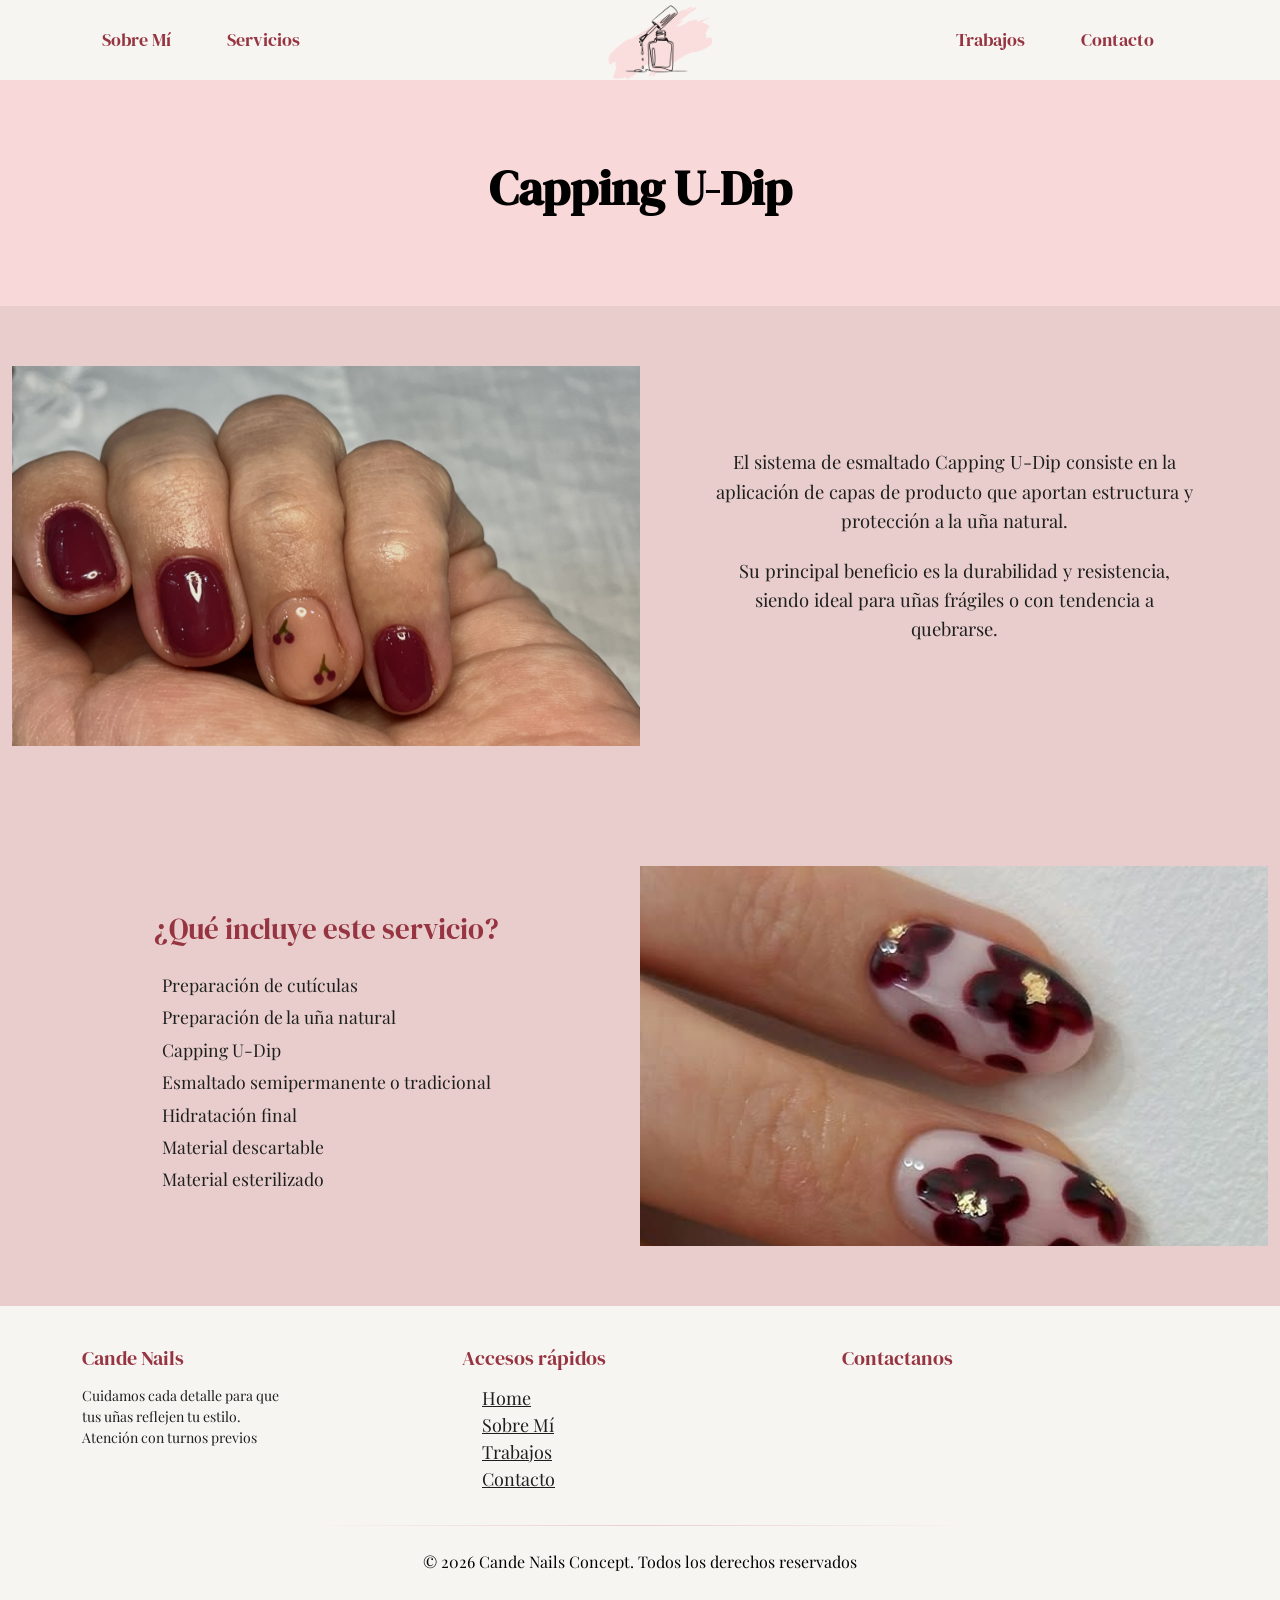
==== capping.html @ 6bcb9234 "first charge" ====
<!DOCTYPE html>
<html lang="es">
<head>
  <meta charset="UTF-8">

  <link rel="preconnect" href="https://fonts.googleapis.com">
  <link rel="preconnect" href="https://fonts.gstatic.com" crossorigin>
  <link href="https://fonts.googleapis.com/css2?family=DM+Serif+Display:ital@0;1&display=swap" rel="stylesheet">
  <link href="https://fonts.googleapis.com/css2?family=Playfair+Display:wght@400;500;600&display=swap" rel="stylesheet">
  <link href="https://fonts.googleapis.com/css2?family=Montserrat:wght@300;400&display=swap" rel="stylesheet">

  <link href="https://cdn.jsdelivr.net/npm/bootstrap@5.3.8/dist/css/bootstrap.min.css" rel="stylesheet">
  <link rel="stylesheet" href="style.css">

  <meta name="viewport" content="width=device-width, initial-scale=1">
  <title>Capping U-Dip</title>
</head>

<body>
  <div id="navbar"></div>

  <div class="gradient-hero">
    <div class="container">
      <div class="row justify-content-center text-center">
        <div class="col-lg-8">
          <h1>Capping U-Dip</h1>
        </div>
      </div>
    </div>
  </div>

  <section class="detalle-servicio-info">
    <div class="container-fluid">
      <div class="row g-0 align-items-center">

        <div class="col-md-6">
          <img src="img/unasF.jpg" class="detalle-servicio-img" alt="">
        </div>

        <div class="col-md-6 detalle-servicio-texto">
          <p>
            El sistema de esmaltado Capping U-Dip consiste en la aplicación
            de capas de producto que aportan estructura y protección a la uña natural.
          </p>

          <p>
            Su principal beneficio es la durabilidad y resistencia,
            siendo ideal para uñas frágiles o con tendencia a quebrarse.
          </p>
        </div>

      </div>
    </div>
  </section>

  <section class="detalle-servicio-incluye">
    <div class="container-fluid ">
      <div class="row g-0 align-items-center">

        <div class="col-md-6 incluye-box">
          <h2>¿Qué incluye este servicio?</h2>

          <ul>
            <li>Preparación de cutículas</li>
            <li>Preparación de la uña natural</li>
            <li>Capping U-Dip</li>
            <li>Esmaltado semipermanente o tradicional</li>
            <li>Hidratación final</li>
            <li>Material descartable</li>
            <li>Material esterilizado</li>
          </ul>
        </div>

        <div class="col-md-6">
          <img src="img/trabajos.jpg" class="detalle-servicio-img" alt="">
        </div>

      </div>
    </div>
  </section>

  <div id="footer"></div>

  <script src="https://cdn.jsdelivr.net/npm/bootstrap@5.3.8/dist/js/bootstrap.bundle.min.js"></script>
  <script src="script.js"></script>
</body>
---- style.css ----
/*Paleta de mi marca: Título:#a97d80; fondo:#ffebeb, links,p,h2,h3:#000   */

body {
    padding-top: 80px; /* Espacio para el navbar fijo */
    background-color: #f8d8d8;
}

/*NAVBAR SECTION*/
.navbar {
    display: flex;
    align-items: center;
    justify-content: space-between;
    height: 80px;
    position: fixed;
    width: 100%;
    top: 0;
    left: 0;
    background: #F7F5F2;
    z-index: 1000;
}

.navbar .navbar-brand {
    position: absolute;
    left: 50%;
    top: 50%;
    transform: translate(-50%, -50%);
}

.navbar .navbar-brand img {
    height: 80px;
    width: auto;
    display: block;
    margin: 0 auto;
}



.nav-link {
    font-family:"DM Serif Display", serif; ;
    color: #963541;
    font-size: 18px;
    text-decoration: none;
    padding: 8px 15px;
    transition: color 0.3s ease;
}

.nav-link:hover {
    color: #c48f93;
}
h1{
    text-align: center;
    font-size: 30px;
    font-family: "DM Serif Display", serif;
    color: #000
}

h2{
    margin-top: 30px;
}

h1, h2, h3 {
  font-family: "DM Serif Display", serif;
  color: #000;
  font-size: 25px;
}

a {
    color: #000000;
    font-size: 18px;
    display: inline-block;
    margin: 0 20px;
}

p{
    margin-bottom: 15px
}

p, ul, ol {
    color: #000000;
    font-family: "Playfair Display", serif;
}

/*HERO SECTION*/

.hero-section {
    background-image: url("img/home.gif");
    padding: 2rem 0;
}

.hero-title {
    font-family: "DM Serif Display", serif;
    font-size: 3rem;
    font-weight: 700;
    margin-bottom: 0.8rem;
    text-align: center;
}

.hero-subtitle {
    font-family: "DM Serif Display", serif;
    font-size: 1.6rem;
    margin-bottom: 2rem;
    text-align: center;
}

.hero-text{
    font-family: "Playfair Display", serif;
    font-size:1.2rem ;
    text-align:center;
}

.hero-imagen {
    padding: 0;
    width: 50%;
    min-width: 420px;
    max-width: 550px;
    height: auto;
    display: flex;
    align-items: center;
    justify-content: flex-end;
    padding-right: 0; /* Sin padding extra */
    border-radius: 9px;
}



/* Footer */
footer {
    background-color: #F7F5F2;
    padding: 40px 20px;
    margin-top: 40px;
}

footer h5 {
    font-family: "DM Serif Display", serif;
    color: #963541;
    margin-bottom: 15px;
    padding-left:0 ;
    margin-left: 0;
}



.footer-brand p {
    font-family: "Playfair Display", serif;
    color: #1E1E1E;
    font-size: 14px;
    text-align: left;
}

footer a {
    color: #1E1E1E;
    font-family: "Playfair Display", serif;
    
}

footer a:hover {
    color: #C65C6A;
}



/* Iconos de redes sociales */
.social-icons li a {
    color: #1E1E1E !important;
    font-size: 24px;
    transition: opacity 0.3s ease;
}

.social-icons li a:hover {
    opacity: 0.7;
}



.linea-footer {
    border: none; /* elimina estilo default */
    height: 1px;
    width: 60%;
    margin: 0 auto;
    background: linear-gradient(to right, transparent, #C65C6A, transparent);
}


/*Servicios section*/
.gradient-hero {
      background-image: url("img/home.gif");
      background-size: cover;
      background-position: center;
      background-repeat: no-repeat;
      padding: 5rem 0;
      color: #fff;
    }

    .gradient-hero h1 {
        font-family:"DM Serif Display", serif;
        font-size: 3rem;
        font-weight: bold;
        
        text-shadow: 2px 2px 4px #000(0, 0, 0, 0.3);
    }
 
/*CARDS SERVICIOS*/    
.servicios-section {
    background-color: #E8CDCC;
    padding: 80px 0;
    
}

.servicios-barra{
    background: #f6d2d1;
    width: 80%;
    margin: 30px auto;
    padding: 8px 0;
    text-align: center;
    font-family: "DM Serif Display", serif;
    color: #1E1E1E;
    font-size: 1.2rem;
    letter-spacing: 1px;
}

.servicio-link {
    text-decoration: none;
    color: inherit;
    display: block;
}

.servicio-card {
    transition: transform 0.3s ease, box-shadow 0.3s ease;
    cursor: pointer;
    background-color:#f6d2d1;
    padding-bottom: 15px;
    box-shadow: 0 2px 8px rgba(150, 53, 65, 0.08);
    border: none;
    border-radius: 12px;
}

.servicio-card:hover {
    transform: translateY(-5px);
    box-shadow: 0 2px 8px rgba(150, 53, 65, 0.08);
}

.servicio-img {
    width: 100%;
    height: 200px;
    object-fit: cover;
    border-radius: 0;
}

.servicio-card .card-title {
    font-family: "DM Serif Display", serif;
    color: #1e1e1e;
    font-size: 1.4rem;
    margin-top: 20px;
}

.servicio-card .card-text {
    font-family: "Playfair Display", serif;
    color: #1E1E1E;
    font-size: 0.95rem;
}
/*Sobre Mi SECTION*/

.section-about{
    background-image: url("img/home.gif");
    background-size: cover;
    background-position: center;
    background-repeat: no-repeat;
    padding: 5rem 0;
    color: #fff;

}
.about-title {
        font-family:"DM Serif Display", serif;
        font-size: 3.5rem;
        font-weight: bold;
        text-shadow: 2px 2px 4px rgba(0, 0, 0, 0.3);
        color: #000;
        text-align: center;
    }

.about-text{
    font-family:"Playfair Display", serif;
    color: #1E1E1E;
    text-align: center;
    margin-bottom: 1.5em;
    font-size: 1.25rem;
}

.section-about .row {
    align-items: center !important;
}

.about-imagen {
    display: flex;
    align-items: center;
    justify-content: center;
    
}

.about-imagen .hero-imagen {
    width: 100%;
    max-width: 450px;
    height: auto;
    box-shadow: 0 2px 8px rgba(150, 53, 65, 0.08);
    border: none;
    border-radius: 12px;
   
}

/*TRABAJOS SECTION*/

.trabajos-carousel {
    padding: 80px 0;
    
}

.card.mb-3 {
    font-family:"Playfair Display", serif; ;
    font-size: 1.2rem;
    color: #963541;
    background: #F7F5F2;
    border: none;
    border-radius: 12px;
    box-shadow: 0 2px 8px rgba(150, 53, 65, 0.08);
    margin: 2rem auto;
    max-width: 700px;
}
.card.mb-3 .card-title {
    font-family: "DM Serif Display", serif;
    font-size: 1.5rem;
    color:#963541; 
    font-weight:bold;
}

.card.mb-3 .card-description{
    color:#963541; 
    font-size:1.2rem;
}

.card .row {
  align-items: center;
}

.card .img-fluid {
  object-fit: cover;
  width: 90%;
  height: 220px;
  border-radius: 12px 0 0 12px;
}


/* Contacto SECTION */
.contacto-hero {
    background-image: url("img/contacto.gif");
    background-size: cover;
    background-position: center;
    background-repeat: no-repeat;
    min-height: 100vh;
    display: flex;
    
}

.contact-card {
    background-color: #F7F5F2;
    padding: 40px 35px;
    border-radius: 25px;
    max-width: 420px;
    width: 100%;
}

.contact-title {
    font-family: "DM Serif Display", serif;
    color: #963541;
    font-size: 1.8rem;
    text-align: center;
    margin-bottom: 30px;
}

.contact-item {
    display: flex;
    align-items: center;
    gap: 10px;
    font-family: "Playfair Display", serif;
    color: #C65C6A;
    text-decoration: none;
    border-bottom: 1px solid #C65C6A;
    padding-bottom: 10px;
    margin-bottom: 25px;
    
}

.contact-item i {
    color: #C65C6A;
    font-size: 1.3rem;
    transition: opacity 0.3s ease;
}

.contact-item:hover {
    
    opacity: 0.7;
}


.faq-section {
    background-color: #f8d8d8;
    padding: 90px 0;
}

.faq-intro {
    text-align: center;
    padding-left: 20px;
}

.faq-label {
    font-family: "Playfair Display", serif;
    text-transform: uppercase;
    font-size: 0.8rem;
    color: #963541;
    background-color: #f7f6f2;
    padding: 4px 8px;
}

.faq-intro h2 {
    font-family: "DM Serif Display", serif;
    color: #C65C6A;
    font-size: 2.2rem;
    margin: 15px 0;
}

.faq-intro p {
    font-family: "Playfair Display", serif;
    color: #1E1E1E;
    max-width: 320px;
    margin: 0 auto 25px;
}

.faq-btn {
    background-color: #C65C6A;
    color: #F7F5F2;
    padding: 10px 25px;
    text-decoration: none;
    font-family: "Playfair Display", serif;
}

.faq-btn:hover {
    background-color: #963541;
    color: #F7F5F2;
}

.accordion-item {
    background-color: transparent;
    border: none;
    border-bottom: 1px solid #d7a7aa;
}

.accordion-button {
    background-color: transparent;
    font-family:  "DM Serif Display", serif;
    color: #1E1E1E;
    box-shadow: none;
}

.accordion-button:not(.collapsed) {
    background-color: transparent;
    color: #963541;
    box-shadow: none;
}

.accordion-body {
    font-family: "Playfair Display", serif;
    color: #1E1E1E;
    font-size: 0.95rem;
}



/*SERVICIOS DETALLES */
/* BLOQUE 1 */
.detalle-servicio-texto p {
    font-family: "Playfair Display", serif;
    color: #1E1E1E;
    font-size: 1.15rem;
    line-height: 1.6;
    max-width: 520px;
    margin: 0 auto 20px;
    text-align: center;
}

/* IMAGEN */
.detalle-servicio-img {
    width: 100%;
    height: 380px;
    object-fit: cover;
    display: block;
    margin: 0 auto;
}

.detalle-servicio-texto{
    background-color: #e8cdcc;
    min-height: 320px;
    padding: 60px 70px;
    display: flex;
    flex-direction: column;
    justify-content: center;
}

.detalle-servicio-info {
    background-color: #e8cdcc;
    padding: 60px 0;
    
}

.detalle-servicio-info .row{
    min-height: 300px;
    
}

.detalle-servicio-info .col-md-6{
    display: flex;
    align-items: center;
}


/* BLOQUE 2 */
.detalle-servicio-incluye {
    background-color: #e8cdcc;
    padding: 60px 0;
}

.detalle-servicio-incluye .row {
    min-height: 320px;
}

.detalle-servicio-incluye .col-md-6 {
    padding: 0;
}

.detalle-servicio-incluye .detalle-servicio-img {
    width: 100%;
    height: 380px;
    object-fit: cover;
    display: block;
}

.incluye-box {
    background-color: #e8cdcc;
    height: 320px;
    padding: 50px 70px;
    display: flex;
    flex-direction: column;
    justify-content: center;
}

.incluye-box h2 {
    font-family: "DM Serif Display", serif;
    color: #963541;
    text-align: center;
    margin: 0 0 25px 0;
    font-size: 1.8rem;
}

.incluye-box ul {
    list-style: none;
    padding-left: 0;
    margin: 0 auto;
    font-family: "Playfair Display", serif;
    color: #1E1E1E;
    font-size: 1.1rem;
    line-height: 1.5;
    max-width: 450px;
}

.incluye-box li {
    margin-bottom: 6px;
}

/* RESPONSIVE GENERAL */

/* Tablets */
@media (max-width: 991.98px) {
    .navbar {
        padding: 0 15px;
    }

    .nav-link {
        font-size: 15px;
        padding: 6px 8px;
    }

    .hero-imagen {
        min-width: auto;
        width: 100%;
        max-width: 100%;
        justify-content: center;
    }

    .servicio-card {
        margin-bottom: 20px;
    }

    .contacto-hero {
        justify-content: center;
        padding: 60px 20px;
    }

    .contact-card {
        max-width: 380px;
    }
}

/* Celulares */
@media (max-width: 767.98px) {
    body {
        padding-top: 120px;
    }

    .navbar {
        height: 120px;
        flex-direction: column;
        justify-content: center;
        gap: 5px;
        padding: 10px;
    }

    .navbar .navbar-brand {
        position: static;
        transform: none;
        order: -1;
        margin: 0 auto;
    }

    .navbar .navbar-brand img {
        height: 50px;
    }


    .nav-link {
        font-size: 14px;
        padding: 4px 6px;
    }

    .gradient-hero {
        padding: 3rem 0;
    }

    .gradient-hero h1 {
        font-size: 2.2rem;
    }

    .hero-title {
        font-size: 2.2rem;
    }

    .hero-subtitle {
        font-size: 1.2rem;
    }

    .hero-text {
        font-size: 1rem;
    }

    .servicios-section {
        padding: 50px 20px;
    }

    .servicios-barra {
        width: 100%;
        font-size: 1rem;
    }

    .trabajos-carousel {
        padding: 50px 15px;
    }

    .card.mb-3 {
        max-width: 100%;
    }

    .card .img-fluid {
        width: 100%;
        height: 220px;
        border-radius: 12px 12px 0 0;
    }

    .contacto-hero {
        min-height: auto;
        padding: 80px 20px;
        justify-content: center;
    }

    .contact-card {
        max-width: 100%;
        padding: 30px 25px;
    }

    .faq-section {
        padding: 60px 20px;
    }

    footer {
        text-align: center;
    }

    .footer-brand p {
        text-align: center;
    }

    .linea-footer {
        width: 90%;
    }

    /* Detalle de servicios */
    .detalle-servicio-info,
    .detalle-servicio-incluye {
        padding: 40px 0;
    }

    .detalle-servicio-img {
        height: 300px;
    }

    .detalle-servicio-texto,
    .incluye-box {
        height: auto;
        min-height: auto;
        padding: 40px 25px;
    }

    .detalle-servicio-texto p,
    .incluye-box ul {
        font-size: 1rem;
        line-height: 1.5;
    }

    .incluye-box h2 {
        font-size: 1.5rem;
    }
}
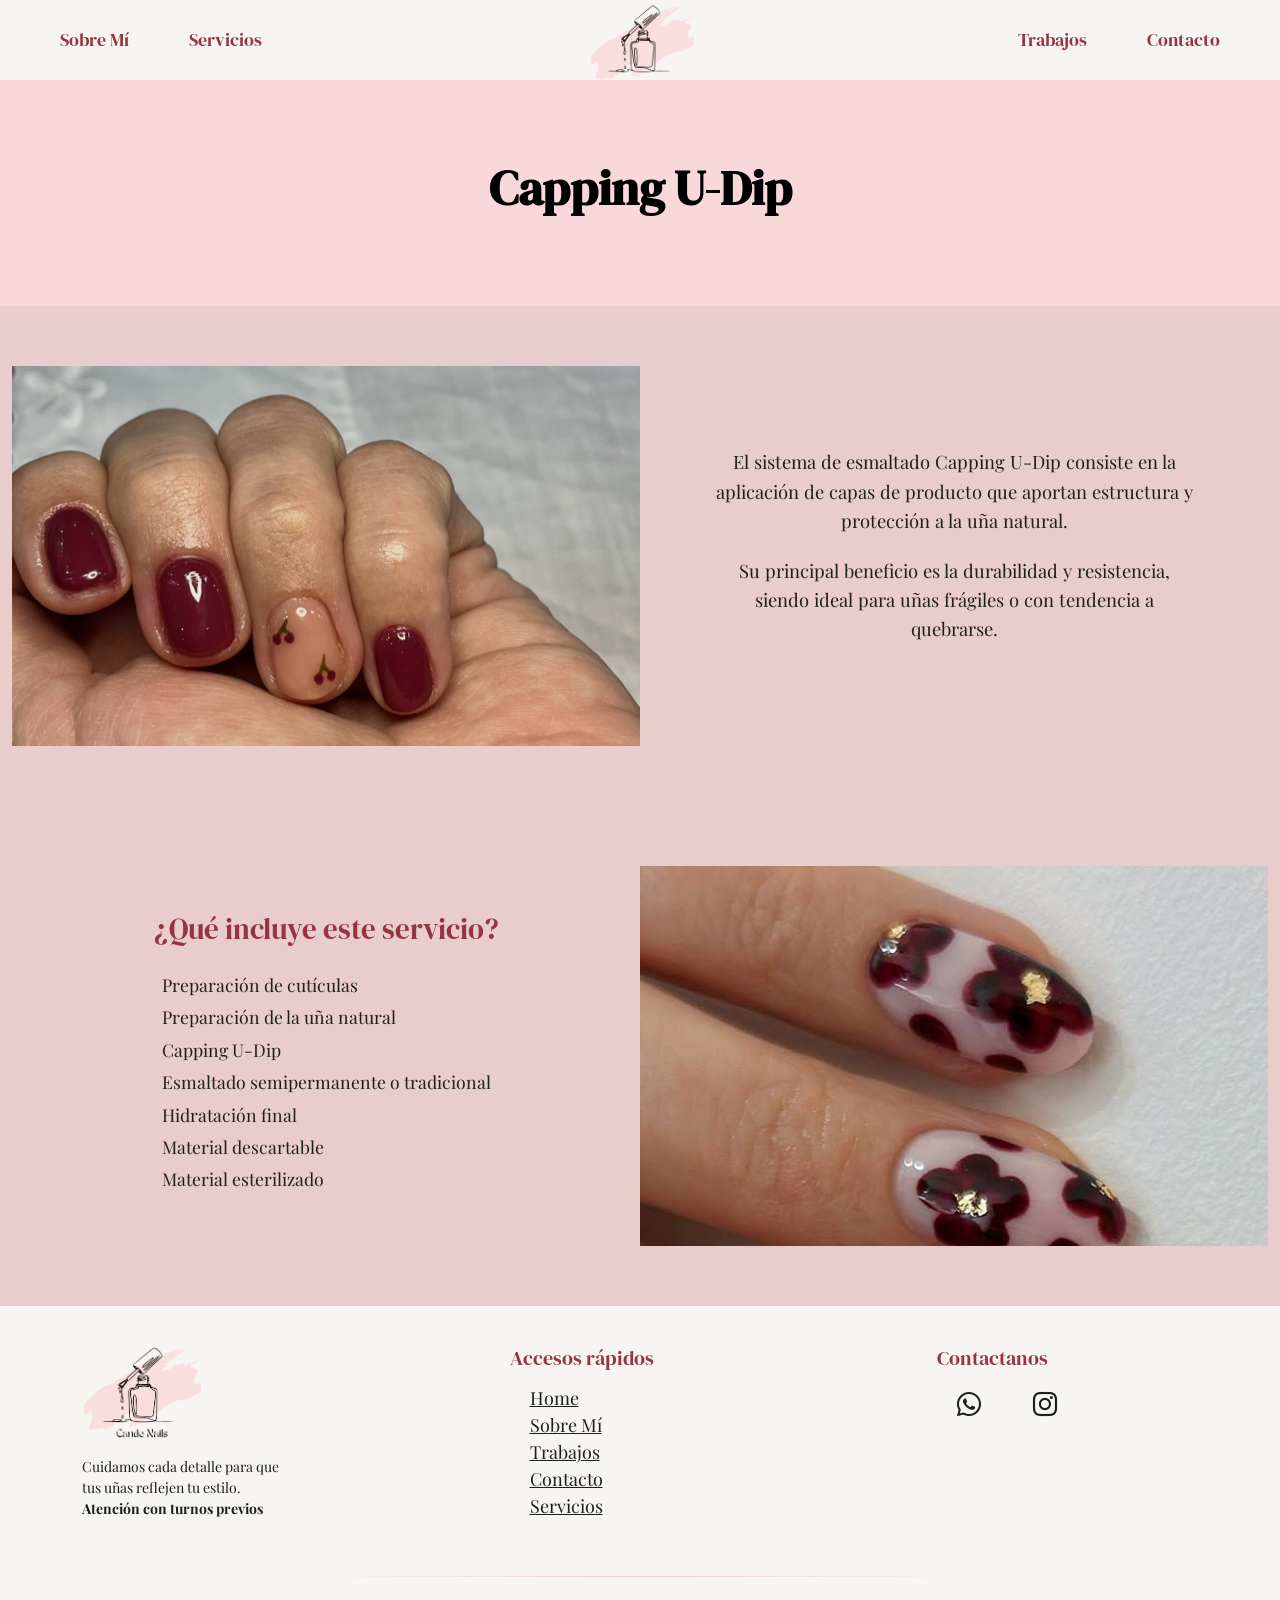
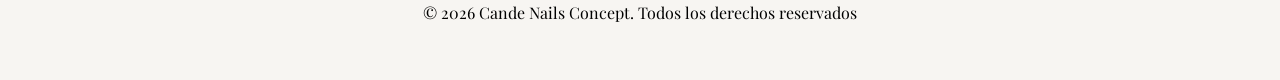
==== commit 05ee36d1: "cambios en favico + icono en footer + cambios de titulos + recurso de iconos en demas ttemplates + h" ====
--- a/capping.html
+++ b/capping.html
@@ -10,10 +10,13 @@
   <link href="https://fonts.googleapis.com/css2?family=Montserrat:wght@300;400&display=swap" rel="stylesheet">
 
   <link href="https://cdn.jsdelivr.net/npm/bootstrap@5.3.8/dist/css/bootstrap.min.css" rel="stylesheet">
+  <link rel="stylesheet" href="https://cdn.jsdelivr.net/npm/bootstrap-icons@1.11.3/font/bootstrap-icons.min.css">
   <link rel="stylesheet" href="style.css">
 
   <meta name="viewport" content="width=device-width, initial-scale=1">
-  <title>Capping U-Dip</title>
+  <title>Capping U-Dip - Cande Nails Concept</title>
+  <link rel="icon" type="image/png" href="img/logonails.ico"/>
+
 </head>
 
 <body>
--- a/style.css
+++ b/style.css
@@ -19,24 +19,109 @@
     z-index: 1000;
 }
 
+.container-navbar {
+    display: flex;
+    align-items: center;
+    justify-content: space-between;
+    width: 100%;
+    height: 100%;
+    padding: 0 20px;
+    max-width: 100%;
+}
+
+/* LOGOS */
+.navbar-brand img {
+    display: block;
+    vertical-align: middle;
+} 
+
+.navbar-brand-mobile {
+    display: none !important;
+}
+
+.navbar-brand-desktop {
+    display: flex !important;
+}
+
 .navbar .navbar-brand {
-    position: absolute;
-    left: 50%;
-    top: 50%;
-    transform: translate(-50%, -50%);
+    height: 80px;
+    display: flex;
+    align-items: center;
+    flex-shrink: 0;
 }
 
 .navbar .navbar-brand img {
     height: 80px;
     width: auto;
     display: block;
-    margin: 0 auto;
-}
-
-
+}
+
+/* BOTÓN HAMBURGUESA - Solo visible en móvil */
+.hamburger {
+    display: none;
+    flex-direction: column;
+    background: none;
+    border: none;
+    cursor: pointer;
+    padding: 5px;
+    gap: 6px;
+    z-index: 1001;
+    order: 3;
+}
+
+.hamburger span {
+    width: 28px;
+    height: 3px;
+    background-color: #963541;
+    border-radius: 2px;
+    transition: all 0.3s ease;
+}
+
+.hamburger.active span:nth-child(1) {
+    transform: rotate(45deg) translate(10px, 10px);
+}
+
+.hamburger.active span:nth-child(2) {
+    opacity: 0;
+}
+
+.hamburger.active span:nth-child(3) {
+    transform: rotate(-45deg) translate(7px, -6px);
+}
+
+/* MENÚ DE NAVEGACIÓN - DESKTOP */
+.navbar-menu {
+    display: flex;
+    align-items: center;
+    justify-content: space-between;
+    width: 100%;
+    height: 100%;
+    gap: 0;
+    flex: 1;
+}
+
+.nav-desktop {
+    display: flex !important;
+    gap: 20px;
+    flex: 1;
+}
+
+.nav-left {
+    justify-content: flex-start;
+    padding-left: 20px;
+}
+
+.nav-right {
+    justify-content: flex-end;
+    padding-right: 20px;
+}
+
+.nav-desktop .nav-item {
+    list-style: none;
+}
 
 .nav-link {
-    font-family:"DM Serif Display", serif; ;
+    font-family:"DM Serif Display", serif;
     color: #963541;
     font-size: 18px;
     text-decoration: none;
@@ -47,6 +132,14 @@
 .nav-link:hover {
     color: #c48f93;
 }
+
+/* MENÚ MOBILE - Oculto por defecto */
+.nav-mobile {
+    display: none !important;
+}
+
+
+
 h1{
     text-align: center;
     font-size: 30px;
@@ -83,6 +176,7 @@
 /*HERO SECTION*/
 
 .hero-section {
+    /* background-color: #b6b2b3; */
     background-image: url("img/home.gif");
     padding: 2rem 0;
 }
@@ -156,6 +250,7 @@
 footer a:hover {
     color: #C65C6A;
 }
+
 
 
 
@@ -578,8 +673,83 @@
 
 /* Tablets */
 @media (max-width: 991.98px) {
-    .navbar {
+    .container-navbar {
         padding: 0 15px;
+        position: relative;
+    }
+
+    /* Logos */
+    .navbar-brand-mobile {
+        display: flex !important;
+        height: 60px;
+        order: 1;
+    }
+
+    .navbar-brand-mobile img {
+        height: 60px;
+    }
+
+    .navbar-brand-desktop {
+        display: none !important;
+    }
+
+    /* Mostrar hamburguesa */
+    .hamburger {
+        display: flex;
+        order: 3;
+    }
+
+    /* Ocultar menú desktop */
+    .nav-desktop {
+        display: none !important;
+    }
+
+    /* Posicionar menú como dropdown */
+    .navbar-menu {
+        position: absolute;
+        top: 80px;
+        left: 0;
+        right: 0;
+        width: 100%;
+        flex-direction: column;
+        background: #F7F5F2;
+        border-top: 1px solid #e0e0e0;
+        gap: 0;
+        max-height: 0;
+        overflow: hidden;
+        transition: max-height 0.3s ease;
+        height: auto;
+        justify-content: flex-start;
+        flex: none;
+        border: none !important;
+    }
+
+    .navbar-menu.active {
+        max-height: 400px;
+    }
+
+    .nav-mobile {
+        display: flex !important;
+        flex-direction: column;
+        width: 100%;
+        gap: 0;
+    }
+
+    .nav-mobile .nav-item {
+        list-style: none;
+        border-bottom: 1px solid #efefef;
+        width: 100%;
+    }
+
+    .nav-mobile .nav-item:last-child {
+        border-bottom: none;
+    }
+
+    .nav-mobile .nav-link {
+        display: block;
+        padding: 16px 20px;
+        text-align: left;
+        font-size: 16px;
     }
 
     .nav-link {
@@ -610,29 +780,23 @@
 
 /* Celulares */
 @media (max-width: 767.98px) {
+    /* Navbar responsive */
     body {
-        padding-top: 120px;
-    }
-
-    .navbar {
-        height: 120px;
-        flex-direction: column;
-        justify-content: center;
-        gap: 5px;
-        padding: 10px;
-    }
-
-    .navbar .navbar-brand {
-        position: static;
-        transform: none;
-        order: -1;
-        margin: 0 auto;
-    }
-
-    .navbar .navbar-brand img {
-        height: 50px;
-    }
-
+        padding-top: 80px;
+    }
+
+    .navbar .navbar-brand-mobile {
+        height: 60px;
+    }
+
+    .navbar .navbar-brand-mobile img {
+        height: 60px;
+    }
+
+    .hamburger span {
+        width: 24px;
+        height: 2.5px;
+    }
 
     .nav-link {
         font-size: 14px;
